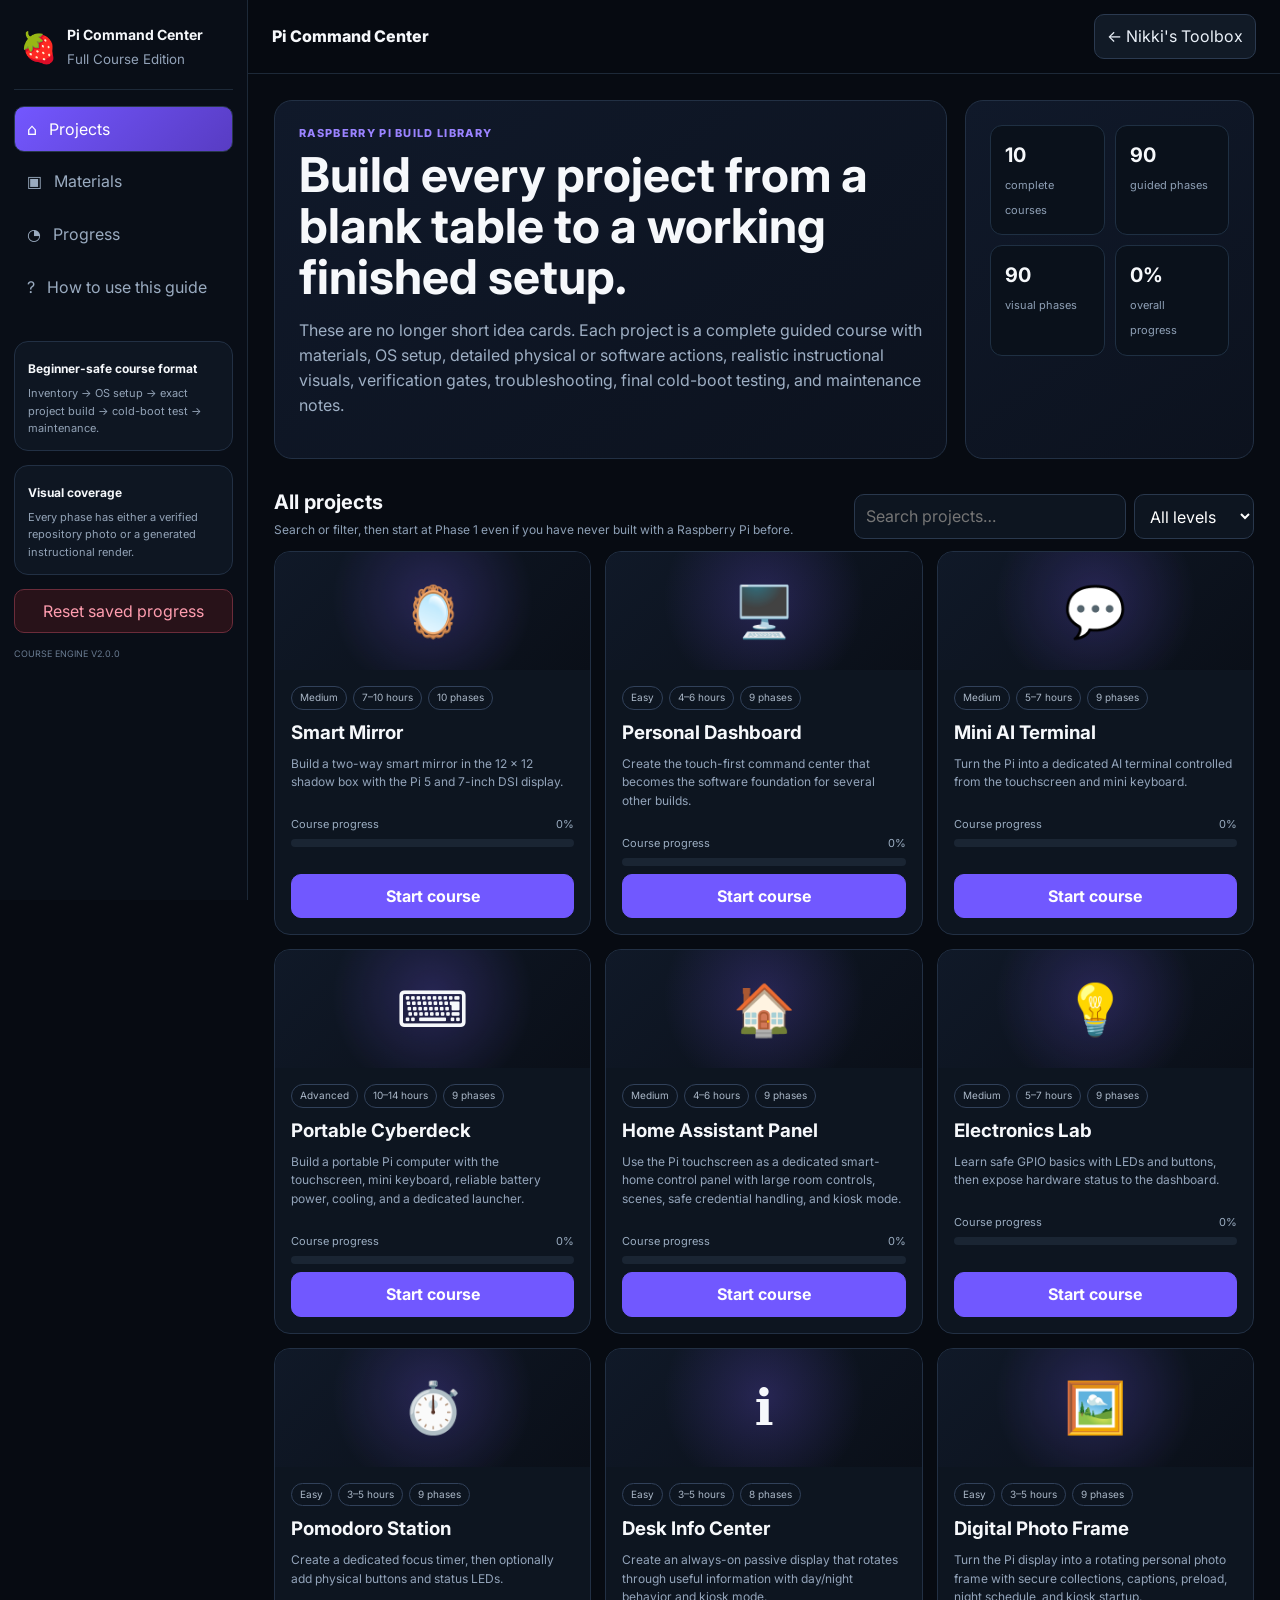
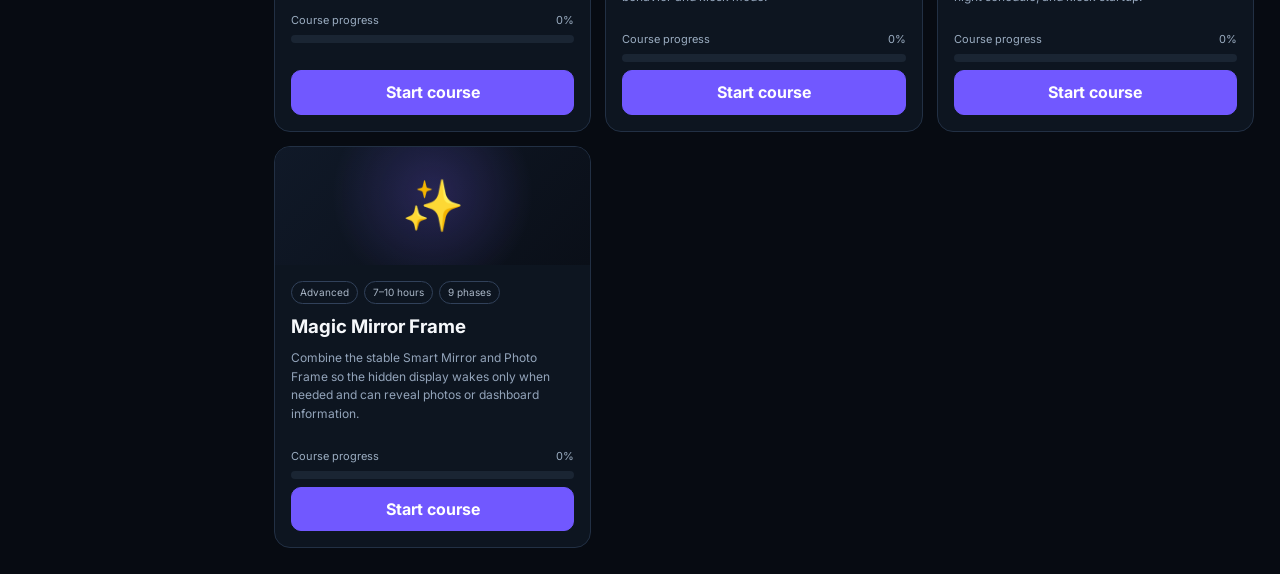
==== course-v2.html @ 17501978 "feat: add full-course Pi Command Center shell" ====
<!doctype html><html lang="en"><head><meta charset="utf-8"><meta name="viewport" content="width=device-width,initial-scale=1,viewport-fit=cover"><meta name="theme-color" content="#070b12"><title>Pi Command Center • Full Courses</title><link rel="preconnect" href="https://fonts.googleapis.com"><link rel="preconnect" href="https://fonts.gstatic.com" crossorigin><link href="https://fonts.googleapis.com/css2?family=Inter:wght@400;500;600;700;800&display=swap" rel="stylesheet"><link rel="stylesheet" href="/course-v2.css?v=2.0.0"></head><body><div class="mobile-overlay" id="overlay"></div><div class="app"><aside class="sidebar" id="sidebar"><div class="brand"><div class="brand-icon">🍓</div><div><strong>Pi Command Center</strong><small>Full Course Edition</small></div></div><nav class="nav"><button data-view="home" class="active">⌂ &nbsp; Projects</button><button data-view="inventory">▣ &nbsp; Materials</button><button data-view="progress">◔ &nbsp; Progress</button><button data-view="help">? &nbsp; How to use this guide</button></nav><div class="side-card"><strong>Beginner-safe course format</strong><p>Inventory → OS setup → exact project build → cold-boot test → maintenance.</p></div><div class="side-card"><strong>Visual coverage</strong><p>Every phase has either a verified repository photo or a generated instructional render.</p></div><button class="danger" id="resetProgress" style="width:100%;margin-top:14px">Reset saved progress</button><div class="release">COURSE ENGINE V2.0.0</div></aside><main class="main"><header class="topbar"><div style="display:flex;align-items:center;gap:10px"><button class="menu" id="menuBtn">☰</button><div class="top-title">Pi Command Center</div></div><div class="top-actions"><a class="ghost" href="https://toolbox-nine-eta.vercel.app" target="_blank" rel="noopener" style="text-decoration:none">← Nikki's Toolbox</a></div></header><div class="content"><section id="homeView" class="view active"><div class="hero"><section class="hero-copy"><div class="eyebrow">Raspberry Pi build library</div><h1>Build every project from a blank table to a working finished setup.</h1><p>These are no longer short idea cards. Each project is a complete guided course with materials, OS setup, detailed physical or software actions, realistic instructional visuals, verification gates, troubleshooting, final cold-boot testing, and maintenance notes.</p></section><aside class="hero-stats"><div class="stat-grid"><div class="stat"><b id="projectCount">10</b><span>complete courses</span></div><div class="stat"><b id="phaseCount">0</b><span>guided phases</span></div><div class="stat"><b id="visualCount">0</b><span>visual phases</span></div><div class="stat"><b id="overallPct">0%</b><span>overall progress</span></div></div></aside></div><div class="section-head"><div><h2>All projects</h2><p>Search or filter, then start at Phase 1 even if you have never built with a Raspberry Pi before.</p></div><div class="filters"><input id="search" type="search" placeholder="Search projects…" aria-label="Search projects"><select id="difficulty"><option value="all">All levels</option><option value="easy">Easy</option><option value="medium">Medium</option><option value="advanced">Advanced</option></select></div></div><div id="projectGrid" class="project-grid"></div></section><section id="courseView" class="view"></section><section id="inventoryView" class="view"></section><section id="progressView" class="view"></section><section id="helpView" class="view"></section></div></main></div><script src="/course-v2-data.js?v=2.0.0"></script><script src="/course-v2.js?v=2.0.0"></script></body></html>
---- course-v2.css ----
*{box-sizing:border-box}html{scroll-behavior:smooth}body{margin:0;background:#070b12;color:#f6f8fb;font-family:Inter,system-ui,-apple-system,BlinkMacSystemFont,"Segoe UI",sans-serif;line-height:1.55}button,input,select,textarea{font:inherit}button{cursor:pointer}.app{min-height:100vh;display:grid;grid-template-columns:248px minmax(0,1fr)}.sidebar{position:sticky;top:0;height:100vh;overflow:auto;background:#090e17;border-right:1px solid #1d2938;padding:18px 14px;z-index:20}.brand{display:flex;gap:10px;align-items:center;padding:6px 6px 18px;border-bottom:1px solid #1d2938}.brand-icon{font-size:30px}.brand strong{display:block;font-size:14px}.brand small{color:#91a1b7}.nav{display:grid;gap:6px;padding:16px 0}.nav button{border:1px solid transparent;background:transparent;color:#9aabc0;text-align:left;padding:10px 12px;border-radius:10px}.nav button:hover,.nav button.active{background:#151d2a;color:#fff;border-color:#28374b}.nav button.active{background:linear-gradient(135deg,#7357ff,#583cc3)}.side-card{background:#0e1622;border:1px solid #223044;border-radius:14px;padding:13px;margin-top:14px}.side-card strong{font-size:12px}.side-card p{font-size:11px;color:#93a3b7;margin:6px 0 0}.main{min-width:0}.topbar{display:flex;align-items:center;gap:12px;justify-content:space-between;padding:14px 24px;border-bottom:1px solid #1d2938;background:rgba(7,11,18,.94);backdrop-filter:blur(12px);position:sticky;top:0;z-index:12}.menu{display:none;background:#121b28;color:#fff;border:1px solid #2a394e;border-radius:10px;width:40px;height:40px}.top-title{font-weight:800}.top-actions{display:flex;gap:8px;align-items:center}.ghost,.primary,.danger{border-radius:10px;padding:9px 12px;border:1px solid #2b3a50;color:#eaf0f8;background:#111a26}.primary{border-color:#7158ff;background:#7158ff;color:white;font-weight:700}.danger{border-color:#6b2c3a;background:#281219;color:#ff9daf}.content{padding:26px;max-width:1500px;margin:0 auto}.hero{display:grid;grid-template-columns:minmax(0,1.4fr) minmax(260px,.6fr);gap:18px;align-items:stretch;margin-bottom:22px}.hero-copy,.hero-stats{border:1px solid #223044;border-radius:18px;background:linear-gradient(145deg,#10192a,#0c121e);padding:24px}.eyebrow{font-size:11px;text-transform:uppercase;letter-spacing:.12em;color:#9a83ff;font-weight:800}.hero h1{font-size:clamp(28px,4vw,48px);line-height:1.06;margin:8px 0 12px}.hero p{color:#9eafc4;max-width:760px}.stat-grid{display:grid;grid-template-columns:1fr 1fr;gap:10px}.stat{background:#0a111b;border:1px solid #1f3043;border-radius:12px;padding:14px}.stat b{display:block;font-size:20px}.stat span{font-size:11px;color:#8fa0b6}.section-head{display:flex;align-items:end;justify-content:space-between;gap:12px;margin:28px 0 12px}.section-head h2{margin:0;font-size:20px}.section-head p{margin:3px 0 0;color:#8ea0b6;font-size:12px}.filters{display:flex;gap:8px;flex-wrap:wrap}.filters input,.filters select{background:#0d1520;border:1px solid #29384d;color:#fff;border-radius:10px;padding:9px 11px;min-height:42px}.project-grid{display:grid;grid-template-columns:repeat(3,minmax(0,1fr));gap:14px}.project-card{background:#0d1520;border:1px solid #223044;border-radius:16px;overflow:hidden;display:flex;flex-direction:column;min-height:250px;transition:.2s transform,.2s border-color}.project-card:hover{transform:translateY(-2px);border-color:#5f4fc4}.project-visual{height:118px;display:grid;place-items:center;background:radial-gradient(circle at 50% 40%,rgba(126,95,255,.23),transparent 58%),linear-gradient(135deg,#101928,#0a0f18);font-size:50px}.project-body{padding:16px;display:flex;flex-direction:column;gap:8px;flex:1}.project-body h3{margin:0}.project-body p{color:#93a4ba;font-size:12px;margin:0}.meta{display:flex;gap:6px;flex-wrap:wrap}.pill{display:inline-flex;align-items:center;border-radius:99px;border:1px solid #31415a;padding:3px 8px;font-size:10px;color:#aab7c7}.project-body .primary{margin-top:auto;width:100%}.view{display:none}.view.active{display:block}.crumbs{font-size:11px;color:#8495aa;margin-bottom:14px}.course-head{display:grid;grid-template-columns:minmax(0,1.4fr) minmax(280px,.6fr);gap:16px;margin-bottom:16px}.panel{background:#0d1520;border:1px solid #223044;border-radius:16px;padding:18px}.course-title{display:flex;gap:14px;align-items:flex-start}.course-icon{font-size:44px}.course-title h1{margin:0 0 6px}.course-title p{margin:0;color:#94a5bb}.progress-wrap{margin-top:16px}.progress-row{display:flex;justify-content:space-between;font-size:11px;color:#9badc1;margin-bottom:6px}.bar{height:8px;border-radius:999px;background:#1a2533;overflow:hidden}.bar>span{display:block;height:100%;background:linear-gradient(90deg,#7658ff,#44cf9a)}.material-list,.phase-list{display:grid;gap:8px}.material,.phase-row{display:flex;gap:10px;align-items:flex-start;background:#0a111b;border:1px solid #1d2b3d;border-radius:11px;padding:10px}.material .check,.phase-row .num{width:28px;height:28px;flex:0 0 28px;border-radius:8px;display:grid;place-items:center;background:#172235;color:#a78fff;font-weight:800;font-size:11px}.material b,.phase-row b{font-size:12px}.material small,.phase-row small{display:block;color:#8798ae;font-size:10px}.phase-row{cursor:pointer}.phase-row:hover{border-color:#514594}.phase-row.done .num{background:#133127;color:#68e2ad}.phase-row.current{border-color:#7258ff}.course-grid{display:grid;grid-template-columns:minmax(0,1fr) 340px;gap:16px}.sticky{position:sticky;top:84px;align-self:start}.step-head{display:flex;align-items:flex-start;justify-content:space-between;gap:14px;margin-bottom:14px}.step-head h1{margin:3px 0 5px;font-size:clamp(24px,3vw,36px)}.step-head p{margin:0;color:#9aabc0}.step-kicker{font-size:10px;letter-spacing:.12em;text-transform:uppercase;color:#a78fff;font-weight:800}.visual-frame{position:relative;border:1px solid #29384c;border-radius:16px;overflow:hidden;background:#05080d;margin:16px 0}.visual-frame img,.visual-frame svg{width:100%;height:auto;display:block}.visual-caption{padding:10px 13px;background:#0c141f;color:#a6b3c3;font-size:11px;border-top:1px solid #213046}.visual-badge{position:absolute;top:10px;left:10px;border-radius:99px;padding:5px 8px;background:rgba(7,11,18,.84);border:1px solid #40506a;font-size:9px;font-weight:800;letter-spacing:.08em}.action-list{display:grid;gap:10px;counter-reset:action}.action{counter-increment:action;display:grid;grid-template-columns:34px minmax(0,1fr);gap:10px;padding:12px;border:1px solid #223044;border-radius:13px;background:#0a111b}.action:before{content:counter(action);width:30px;height:30px;border-radius:50%;display:grid;place-items:center;background:#1a2440;color:#b9aaff;font-weight:800;font-size:11px}.action b{font-size:13px}.action p{margin:4px 0 0;color:#93a4b9;font-size:12px}.verify{margin-top:14px;border:1px solid #24533f;background:#0a2018;border-radius:13px;padding:13px}.verify strong{color:#7ee7b5}.verify ul{margin:8px 0 0;padding-left:18px;color:#a9c9ba;font-size:12px}.warning{margin-top:12px;border:1px solid #6b5221;background:#211806;border-radius:13px;padding:12px;color:#efcf7e;font-size:12px}.trouble{display:grid;gap:8px}.trouble details{border:1px solid #25354a;border-radius:10px;background:#0a111b;padding:10px}.trouble summary{cursor:pointer;font-weight:700;font-size:12px}.trouble p{color:#9aabc0;font-size:11px;margin:7px 0 0}.command{background:#06090e;border:1px solid #243448;border-radius:12px;margin:10px 0;overflow:hidden}.command-head{display:flex;justify-content:space-between;align-items:center;padding:8px 10px;border-bottom:1px solid #202e40;font-size:10px;color:#9cacbf}.command pre{margin:0;padding:12px;overflow:auto;color:#7ce3b2;font:11px/1.65 ui-monospace,SFMono-Regular,Consolas,monospace}.copy{border:1px solid #35465e;background:#121b27;color:#d8e2ed;border-radius:8px;padding:5px 8px;font-size:9px}.step-nav{display:flex;justify-content:space-between;gap:10px;margin-top:18px}.step-nav button{min-height:44px}.checkline{display:flex;gap:8px;align-items:flex-start;padding:8px 0;border-bottom:1px solid #1e2b3b;font-size:11px}.checkline:last-child{border-bottom:0}.checkline input{accent-color:#7559ff;margin-top:3px}.notes{width:100%;min-height:100px;background:#080e16;border:1px solid #2a394e;color:#fff;border-radius:10px;padding:10px;resize:vertical}.photo-strip{display:flex;gap:8px;padding:10px;overflow:auto;background:#08101a;border-top:1px solid #213046}.photo-strip button{border:1px solid #2f4058;background:#111a25;color:#b9c5d4;border-radius:8px;padding:6px 9px;font-size:9px}.photo-strip button.active{border-color:#7659ff;color:#fff}.reset-note{font-size:10px;color:#7f91a7}.mobile-overlay{display:none}.empty{padding:44px;text-align:center;color:#8395aa;border:1px dashed #304057;border-radius:16px}.release{font-size:9px;color:#697b91;margin-top:14px}.safety-list{margin:0;padding-left:18px;color:#a7b6c8;font-size:11px}.safety-list li+li{margin-top:6px}@media(max-width:1100px){.project-grid{grid-template-columns:repeat(2,minmax(0,1fr))}.course-grid{grid-template-columns:1fr}.sticky{position:static}.course-head{grid-template-columns:1fr}.hero{grid-template-columns:1fr}}@media(max-width:760px){.app{grid-template-columns:1fr}.sidebar{position:fixed;left:-270px;width:260px;transition:.25s left;z-index:50}.sidebar.open{left:0}.mobile-overlay{display:none;position:fixed;inset:0;background:#0009;z-index:40}.mobile-overlay.show{display:block}.menu{display:inline-grid;place-items:center}.topbar{padding:11px 12px}.top-title{font-size:13px}.top-actions .ghost{display:none}.content{padding:16px 12px 78px}.project-grid{grid-template-columns:1fr}.hero-copy,.hero-stats{padding:18px}.section-head{align-items:flex-start;flex-direction:column}.filters{width:100%}.filters input,.filters select{flex:1;min-width:0}.course-title{align-items:center}.course-icon{font-size:34px}.step-head{flex-direction:column}.step-nav{position:sticky;bottom:8px;z-index:8;background:rgba(7,11,18,.92);padding:8px;border:1px solid #26364a;border-radius:14px;backdrop-filter:blur(10px)}.step-nav button{flex:1}.panel{padding:14px}.visual-caption{font-size:10px}.action{grid-template-columns:30px minmax(0,1fr);padding:10px}.action:before{width:26px;height:26px}.hero h1{font-size:32px}}
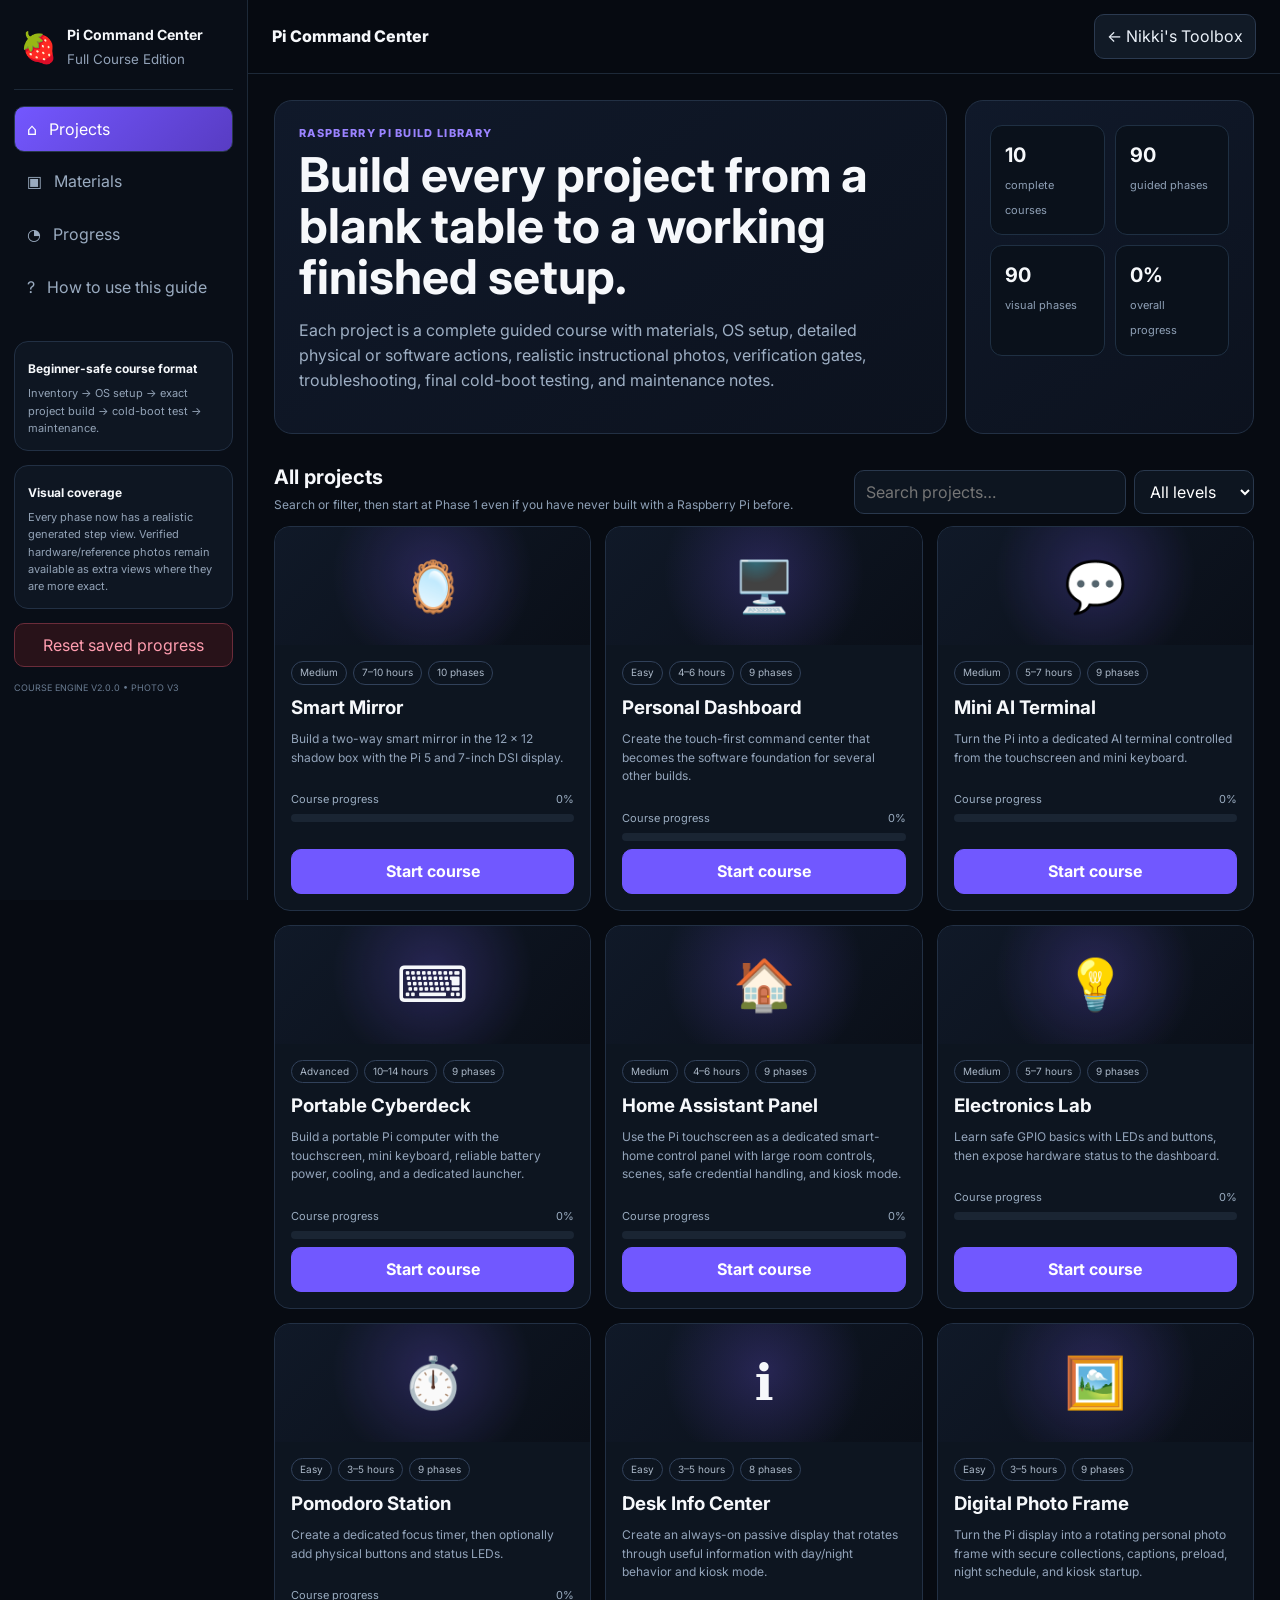
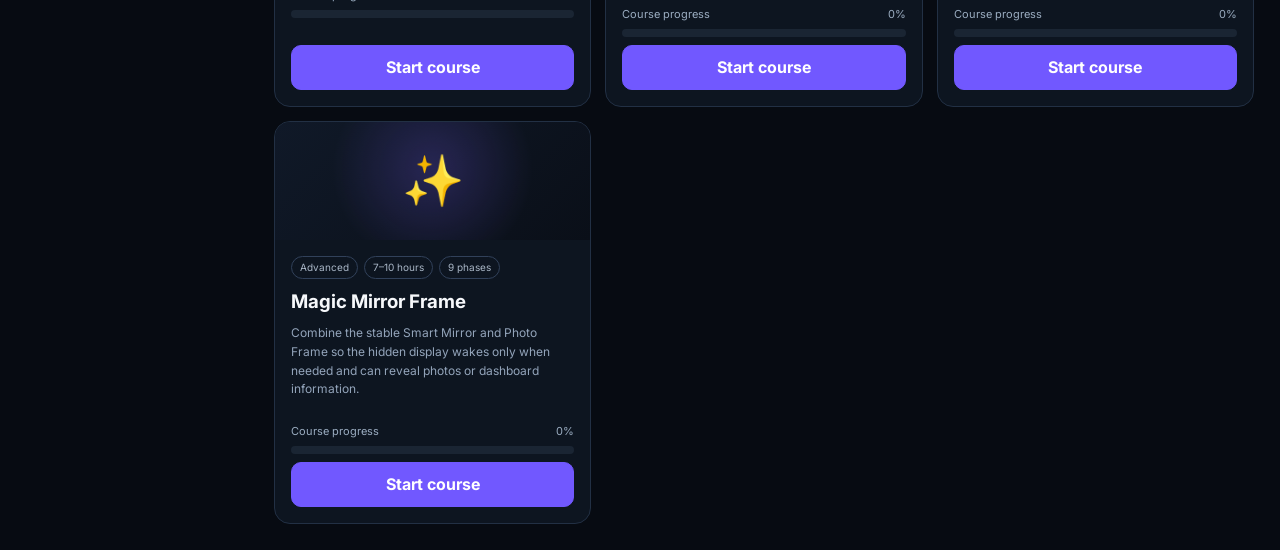
==== commit 41eddc02: "feat: bind Photo V3 coverage to all 90 phases" ====
--- a/course-v2.html
+++ b/course-v2.html
@@ -1 +1 @@
-<!doctype html><html lang="en"><head><meta charset="utf-8"><meta name="viewport" content="width=device-width,initial-scale=1,viewport-fit=cover"><meta name="theme-color" content="#070b12"><title>Pi Command Center • Full Courses</title><link rel="preconnect" href="https://fonts.googleapis.com"><link rel="preconnect" href="https://fonts.gstatic.com" crossorigin><link href="https://fonts.googleapis.com/css2?family=Inter:wght@400;500;600;700;800&display=swap" rel="stylesheet"><link rel="stylesheet" href="/course-v2.css?v=2.0.0"></head><body><div class="mobile-overlay" id="overlay"></div><div class="app"><aside class="sidebar" id="sidebar"><div class="brand"><div class="brand-icon">🍓</div><div><strong>Pi Command Center</strong><small>Full Course Edition</small></div></div><nav class="nav"><button data-view="home" class="active">⌂ &nbsp; Projects</button><button data-view="inventory">▣ &nbsp; Materials</button><button data-view="progress">◔ &nbsp; Progress</button><button data-view="help">? &nbsp; How to use this guide</button></nav><div class="side-card"><strong>Beginner-safe course format</strong><p>Inventory → OS setup → exact project build → cold-boot test → maintenance.</p></div><div class="side-card"><strong>Visual coverage</strong><p>Every phase has either a verified repository photo or a generated instructional render.</p></div><button class="danger" id="resetProgress" style="width:100%;margin-top:14px">Reset saved progress</button><div class="release">COURSE ENGINE V2.0.0</div></aside><main class="main"><header class="topbar"><div style="display:flex;align-items:center;gap:10px"><button class="menu" id="menuBtn">☰</button><div class="top-title">Pi Command Center</div></div><div class="top-actions"><a class="ghost" href="https://toolbox-nine-eta.vercel.app" target="_blank" rel="noopener" style="text-decoration:none">← Nikki's Toolbox</a></div></header><div class="content"><section id="homeView" class="view active"><div class="hero"><section class="hero-copy"><div class="eyebrow">Raspberry Pi build library</div><h1>Build every project from a blank table to a working finished setup.</h1><p>These are no longer short idea cards. Each project is a complete guided course with materials, OS setup, detailed physical or software actions, realistic instructional visuals, verification gates, troubleshooting, final cold-boot testing, and maintenance notes.</p></section><aside class="hero-stats"><div class="stat-grid"><div class="stat"><b id="projectCount">10</b><span>complete courses</span></div><div class="stat"><b id="phaseCount">0</b><span>guided phases</span></div><div class="stat"><b id="visualCount">0</b><span>visual phases</span></div><div class="stat"><b id="overallPct">0%</b><span>overall progress</span></div></div></aside></div><div class="section-head"><div><h2>All projects</h2><p>Search or filter, then start at Phase 1 even if you have never built with a Raspberry Pi before.</p></div><div class="filters"><input id="search" type="search" placeholder="Search projects…" aria-label="Search projects"><select id="difficulty"><option value="all">All levels</option><option value="easy">Easy</option><option value="medium">Medium</option><option value="advanced">Advanced</option></select></div></div><div id="projectGrid" class="project-grid"></div></section><section id="courseView" class="view"></section><section id="inventoryView" class="view"></section><section id="progressView" class="view"></section><section id="helpView" class="view"></section></div></main></div><script src="/course-v2-data.js?v=2.0.0"></script><script src="/course-v2.js?v=2.0.0"></script></body></html>+<!doctype html><html lang="en"><head><meta charset="utf-8"><meta name="viewport" content="width=device-width,initial-scale=1,viewport-fit=cover"><meta name="theme-color" content="#070b12"><meta name="apple-mobile-web-app-capable" content="yes"><meta name="apple-mobile-web-app-title" content="Pi Command"><link rel="manifest" href="/manifest.json"><title>Pi Command Center • Full Courses</title><link rel="preconnect" href="https://fonts.googleapis.com"><link rel="preconnect" href="https://fonts.gstatic.com" crossorigin><link href="https://fonts.googleapis.com/css2?family=Inter:wght@400;500;600;700;800&display=swap" rel="stylesheet"><link rel="stylesheet" href="/course-v2.css?v=2.0.0"></head><body><div class="mobile-overlay" id="overlay"></div><div class="app"><aside class="sidebar" id="sidebar"><div class="brand"><div class="brand-icon">🍓</div><div><strong>Pi Command Center</strong><small>Full Course Edition</small></div></div><nav class="nav"><button data-view="home" class="active">⌂ &nbsp; Projects</button><button data-view="inventory">▣ &nbsp; Materials</button><button data-view="progress">◔ &nbsp; Progress</button><button data-view="help">? &nbsp; How to use this guide</button></nav><div class="side-card"><strong>Beginner-safe course format</strong><p>Inventory → OS setup → exact project build → cold-boot test → maintenance.</p></div><div class="side-card"><strong>Visual coverage</strong><p>Every phase now has a realistic generated step view. Verified hardware/reference photos remain available as extra views where they are more exact.</p></div><button class="danger" id="resetProgress" style="width:100%;margin-top:14px">Reset saved progress</button><div class="release">COURSE ENGINE V2.0.0 • PHOTO V3</div></aside><main class="main"><header class="topbar"><div style="display:flex;align-items:center;gap:10px"><button class="menu" id="menuBtn">☰</button><div class="top-title">Pi Command Center</div></div><div class="top-actions"><a class="ghost" href="https://toolbox-nine-eta.vercel.app" target="_blank" rel="noopener" style="text-decoration:none">← Nikki's Toolbox</a></div></header><div class="content"><section id="homeView" class="view active"><div class="hero"><section class="hero-copy"><div class="eyebrow">Raspberry Pi build library</div><h1>Build every project from a blank table to a working finished setup.</h1><p>Each project is a complete guided course with materials, OS setup, detailed physical or software actions, realistic instructional photos, verification gates, troubleshooting, final cold-boot testing, and maintenance notes.</p></section><aside class="hero-stats"><div class="stat-grid"><div class="stat"><b id="projectCount">10</b><span>complete courses</span></div><div class="stat"><b id="phaseCount">0</b><span>guided phases</span></div><div class="stat"><b id="visualCount">0</b><span>visual phases</span></div><div class="stat"><b id="overallPct">0%</b><span>overall progress</span></div></div></aside></div><div class="section-head"><div><h2>All projects</h2><p>Search or filter, then start at Phase 1 even if you have never built with a Raspberry Pi before.</p></div><div class="filters"><input id="search" type="search" placeholder="Search projects…" aria-label="Search projects"><select id="difficulty"><option value="all">All levels</option><option value="easy">Easy</option><option value="medium">Medium</option><option value="advanced">Advanced</option></select></div></div><div id="projectGrid" class="project-grid"></div></section><section id="courseView" class="view"></section><section id="inventoryView" class="view"></section><section id="progressView" class="view"></section><section id="helpView" class="view"></section></div></main></div><script src="/course-v2-data.js?v=2.0.0"></script><script src="/course-v2-fixes.js?v=2.0.1"></script><script src="/photo-bind-v3.js?v=3.0.0"></script><script src="/course-v2.js?v=2.0.0"></script><script src="/photo-runtime-v3.js?v=3.0.0"></script><script>if('serviceWorker'in navigator){window.addEventListener('load',()=>navigator.serviceWorker.register('/sw.js').catch(()=>{}));}</script></body></html>
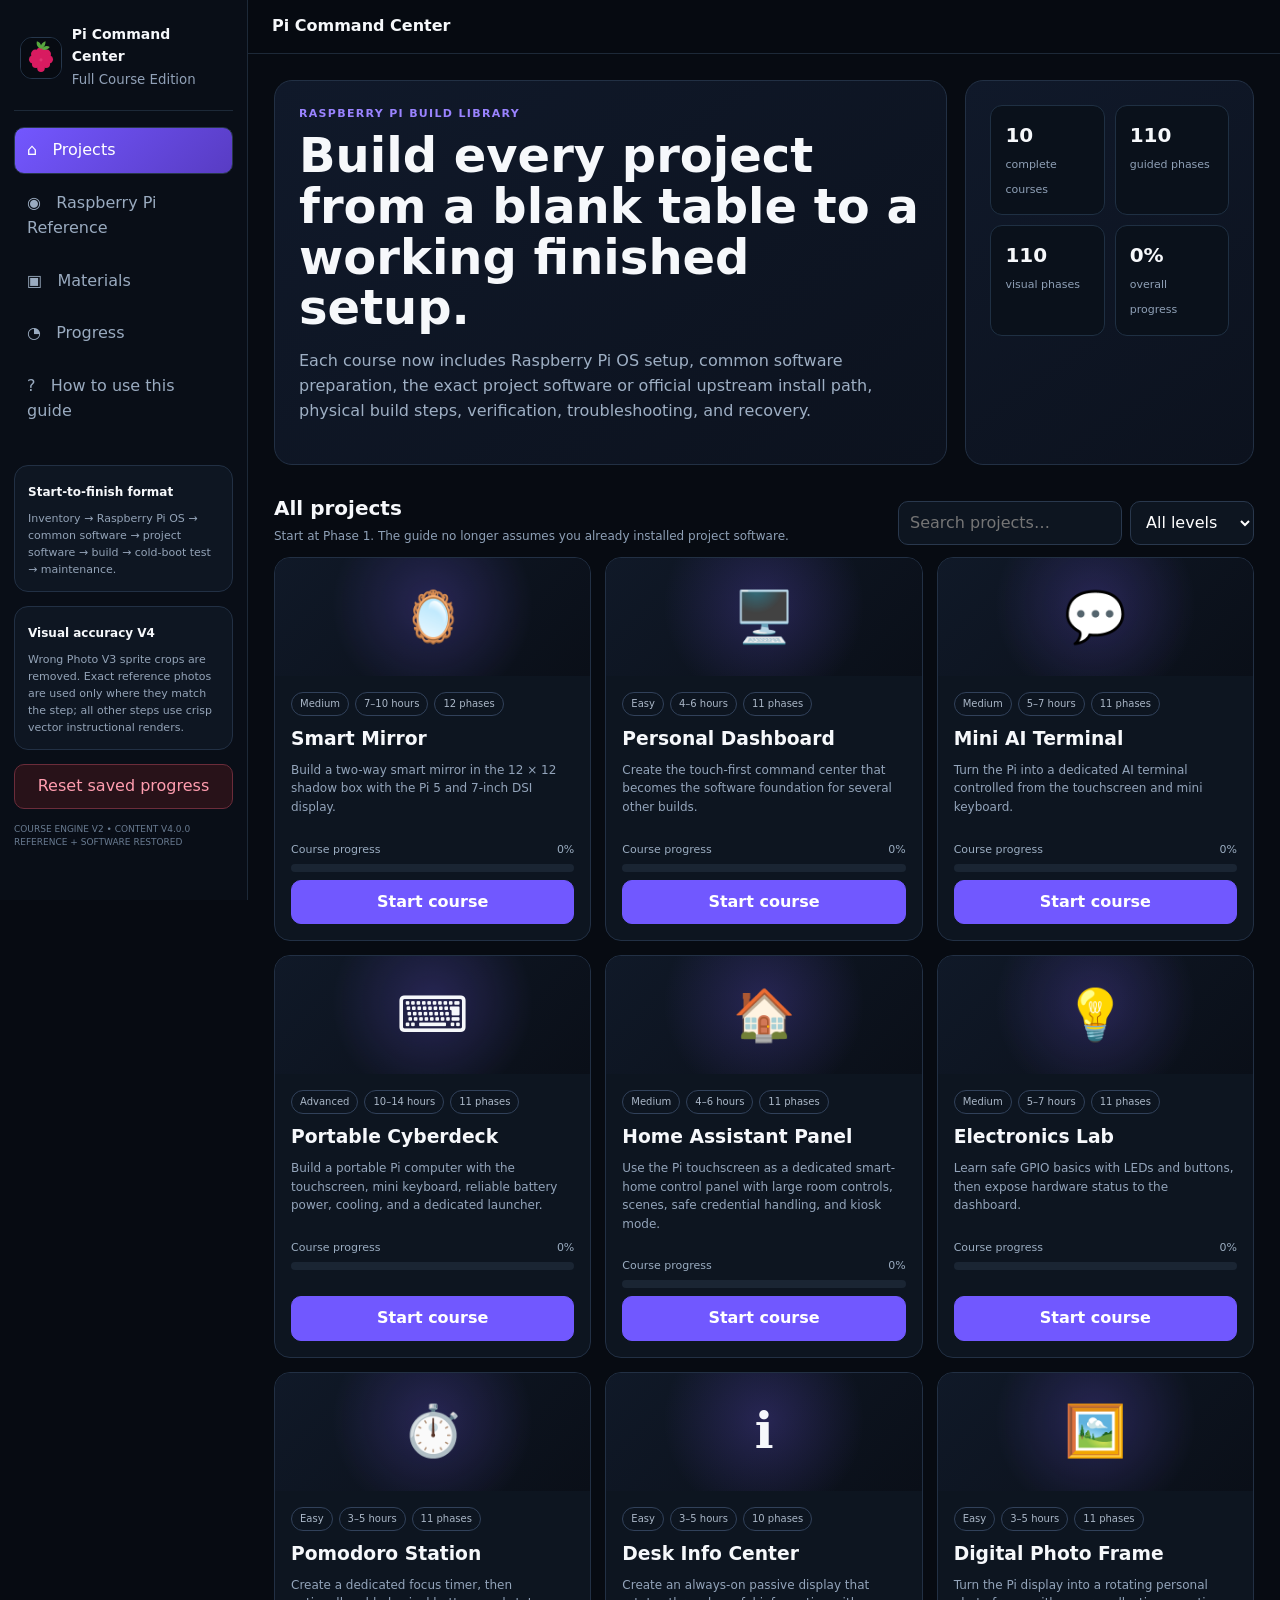
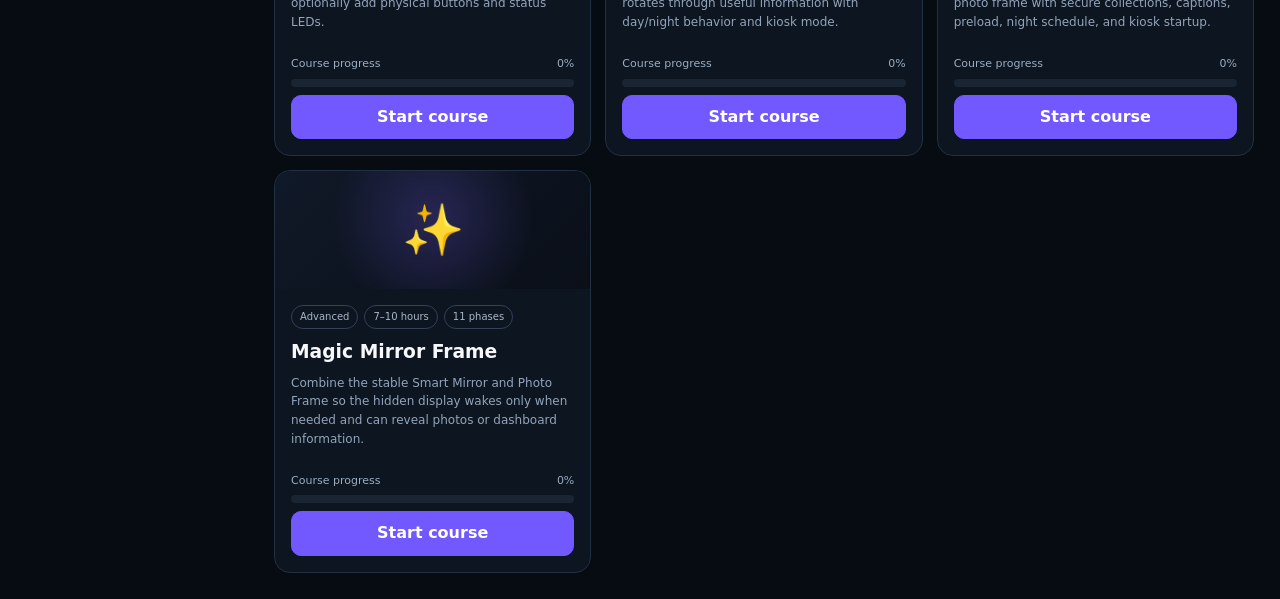
==== commit bb09eb9e: "Restore Raspberry Pi references and complete project software setup" ====
--- a/course-v2.html
+++ b/course-v2.html
@@ -1 +1 @@
-<!doctype html><html lang="en"><head><meta charset="utf-8"><meta name="viewport" content="width=device-width,initial-scale=1,viewport-fit=cover"><meta name="theme-color" content="#070b12"><meta name="apple-mobile-web-app-capable" content="yes"><meta name="apple-mobile-web-app-title" content="Pi Command"><link rel="manifest" href="/manifest.json"><title>Pi Command Center • Full Courses</title><link rel="preconnect" href="https://fonts.googleapis.com"><link rel="preconnect" href="https://fonts.gstatic.com" crossorigin><link href="https://fonts.googleapis.com/css2?family=Inter:wght@400;500;600;700;800&display=swap" rel="stylesheet"><link rel="stylesheet" href="/course-v2.css?v=2.0.0"></head><body><div class="mobile-overlay" id="overlay"></div><div class="app"><aside class="sidebar" id="sidebar"><div class="brand"><div class="brand-icon">🍓</div><div><strong>Pi Command Center</strong><small>Full Course Edition</small></div></div><nav class="nav"><button data-view="home" class="active">⌂ &nbsp; Projects</button><button data-view="inventory">▣ &nbsp; Materials</button><button data-view="progress">◔ &nbsp; Progress</button><button data-view="help">? &nbsp; How to use this guide</button></nav><div class="side-card"><strong>Beginner-safe course format</strong><p>Inventory → OS setup → exact project build → cold-boot test → maintenance.</p></div><div class="side-card"><strong>Visual coverage</strong><p>Every phase now has a realistic generated step view. Verified hardware/reference photos remain available as extra views where they are more exact.</p></div><button class="danger" id="resetProgress" style="width:100%;margin-top:14px">Reset saved progress</button><div class="release">COURSE ENGINE V2.0.0 • PHOTO V3</div></aside><main class="main"><header class="topbar"><div style="display:flex;align-items:center;gap:10px"><button class="menu" id="menuBtn">☰</button><div class="top-title">Pi Command Center</div></div><div class="top-actions"><a class="ghost" href="https://toolbox-nine-eta.vercel.app" target="_blank" rel="noopener" style="text-decoration:none">← Nikki's Toolbox</a></div></header><div class="content"><section id="homeView" class="view active"><div class="hero"><section class="hero-copy"><div class="eyebrow">Raspberry Pi build library</div><h1>Build every project from a blank table to a working finished setup.</h1><p>Each project is a complete guided course with materials, OS setup, detailed physical or software actions, realistic instructional photos, verification gates, troubleshooting, final cold-boot testing, and maintenance notes.</p></section><aside class="hero-stats"><div class="stat-grid"><div class="stat"><b id="projectCount">10</b><span>complete courses</span></div><div class="stat"><b id="phaseCount">0</b><span>guided phases</span></div><div class="stat"><b id="visualCount">0</b><span>visual phases</span></div><div class="stat"><b id="overallPct">0%</b><span>overall progress</span></div></div></aside></div><div class="section-head"><div><h2>All projects</h2><p>Search or filter, then start at Phase 1 even if you have never built with a Raspberry Pi before.</p></div><div class="filters"><input id="search" type="search" placeholder="Search projects…" aria-label="Search projects"><select id="difficulty"><option value="all">All levels</option><option value="easy">Easy</option><option value="medium">Medium</option><option value="advanced">Advanced</option></select></div></div><div id="projectGrid" class="project-grid"></div></section><section id="courseView" class="view"></section><section id="inventoryView" class="view"></section><section id="progressView" class="view"></section><section id="helpView" class="view"></section></div></main></div><script src="/course-v2-data.js?v=2.0.0"></script><script src="/course-v2-fixes.js?v=2.0.1"></script><script src="/photo-bind-v3.js?v=3.0.0"></script><script src="/course-v2.js?v=2.0.0"></script><script src="/photo-runtime-v3.js?v=3.0.0"></script><script>if('serviceWorker'in navigator){window.addEventListener('load',()=>navigator.serviceWorker.register('/sw.js').catch(()=>{}));}</script></body></html>+<!doctype html><html lang="en"><head><meta charset="utf-8"><meta name="viewport" content="width=device-width,initial-scale=1,viewport-fit=cover"><meta name="theme-color" content="#070b12"><meta name="apple-mobile-web-app-capable" content="yes"><meta name="apple-mobile-web-app-title" content="Pi Command"><link rel="manifest" href="/manifest.json"><title>Pi Command Center • Full Courses</title><link rel="stylesheet" href="/course-v2.css?v=2.0.0"><link rel="stylesheet" href="/course-v4.css?v=4.0.0"></head><body><div class="mobile-overlay" id="overlay"></div><div class="app"><aside class="sidebar" id="sidebar"><div class="brand"><div class="brand-icon"><img src="/assets/reference/raspberry-mark.svg" alt="Raspberry"></div><div><strong>Pi Command Center</strong><small>Full Course Edition</small></div></div><nav class="nav"><button data-view="home" class="active">⌂ &nbsp; Projects</button><button data-view="reference">◉ &nbsp; Raspberry Pi Reference</button><button data-view="inventory">▣ &nbsp; Materials</button><button data-view="progress">◔ &nbsp; Progress</button><button data-view="help">? &nbsp; How to use this guide</button></nav><div class="side-card"><strong>Start-to-finish format</strong><p>Inventory → Raspberry Pi OS → common software → project software → build → cold-boot test → maintenance.</p></div><div class="side-card"><strong>Visual accuracy V4</strong><p>Wrong Photo V3 sprite crops are removed. Exact reference photos are used only where they match the step; all other steps use crisp vector instructional renders.</p></div><button class="danger" id="resetProgress" style="width:100%;margin-top:14px">Reset saved progress</button><div class="release">COURSE ENGINE V2 • CONTENT V4.0.0<br>REFERENCE + SOFTWARE RESTORED</div></aside><main class="main"><header class="topbar"><div style="display:flex;align-items:center;gap:10px"><button class="menu" id="menuBtn">☰</button><div class="top-title">Pi Command Center</div></div></header><div class="content"><section id="homeView" class="view active"><div class="hero"><section class="hero-copy"><div class="eyebrow">Raspberry Pi build library</div><h1>Build every project from a blank table to a working finished setup.</h1><p>Each course now includes Raspberry Pi OS setup, common software preparation, the exact project software or official upstream install path, physical build steps, verification, troubleshooting, and recovery.</p></section><aside class="hero-stats"><div class="stat-grid"><div class="stat"><b id="projectCount">10</b><span>complete courses</span></div><div class="stat"><b id="phaseCount">0</b><span>guided phases</span></div><div class="stat"><b id="visualCount">0</b><span>visual phases</span></div><div class="stat"><b id="overallPct">0%</b><span>overall progress</span></div></div></aside></div><div class="section-head"><div><h2>All projects</h2><p>Start at Phase 1. The guide no longer assumes you already installed project software.</p></div><div class="filters"><input id="search" type="search" placeholder="Search projects…" aria-label="Search projects"><select id="difficulty"><option value="all">All levels</option><option value="easy">Easy</option><option value="medium">Medium</option><option value="advanced">Advanced</option></select></div></div><div id="projectGrid" class="project-grid"></div></section><section id="referenceView" class="view"><div class="reference-card"><div class="eyebrow">Raspberry Pi Reference</div><h1>Hardware, OS, software, and recovery reference</h1><p>Use the main root page for the complete reference cards, GPIO map, official links, and software map.</p><div class="official-links"><a href="/">Open full reference</a></div></section><section id="courseView" class="view"></section><section id="inventoryView" class="view"></section><section id="progressView" class="view"></section><section id="helpView" class="view"></section></div></main></div><script src="/course-v2-data.js?v=2.0.0"></script><script src="/course-v2-fixes.js?v=2.0.1"></script><script src="/course-v4-enhancements.js?v=4.0.0"></script><script src="/course-v2.js?v=2.0.0"></script><script>if('serviceWorker'in navigator){window.addEventListener('load',()=>navigator.serviceWorker.register('/sw.js').catch(()=>{}));}</script></body></html>
--- a/course-v4.css
+++ b/course-v4.css
@@ -0,0 +1 @@
+.brand-icon{display:grid;place-items:center;width:42px;height:42px;border-radius:12px;overflow:hidden;background:#070b12;border:1px solid #26374c}.brand-icon img{width:100%;height:100%;display:block}.reference-hero{display:grid;grid-template-columns:1.35fr .65fr;gap:16px;margin-bottom:20px}.reference-grid{display:grid;grid-template-columns:repeat(2,minmax(0,1fr));gap:16px}.reference-card{background:#0d1520;border:1px solid #27364a;border-radius:18px;padding:20px;min-width:0}.reference-card h3{margin:0 0 8px}.reference-card p,.reference-card li{color:#9eafc4;line-height:1.55}.reference-card img{display:block;width:100%;height:auto;border-radius:14px;border:1px solid #31445c;background:#08111a;margin:14px 0}.reference-card code{background:#08111a;border:1px solid #27364a;border-radius:6px;padding:2px 6px;color:#c5d7eb}.reference-card .official-links{display:flex;flex-wrap:wrap;gap:9px;margin-top:12px}.reference-card .official-links a{display:inline-flex;padding:9px 12px;border-radius:10px;border:1px solid #344a65;background:#101c2a;color:#dbeafe;text-decoration:none;font-weight:700}.reference-card .official-links a:hover{border-color:#7c5cff}.pin-table{width:100%;border-collapse:collapse;font-size:.86rem}.pin-table th,.pin-table td{padding:8px 7px;border-bottom:1px solid #26374c;text-align:left}.pin-table th{color:#fff}.pin-table td{color:#b8c8da}.pin-power{color:#fca5a5!important;font-weight:700}.pin-ground{color:#d1d5db!important;font-weight:700}.software-table{width:100%;border-collapse:collapse}.software-table th,.software-table td{padding:10px;border-bottom:1px solid #26374c;vertical-align:top;text-align:left}.software-table th{color:#f8fafc}.software-table td{color:#afc0d3}.software-table code{white-space:nowrap}.reference-callout{padding:14px 16px;border-radius:12px;background:#0a2130;border:1px solid #1e506c;color:#c8e9ff}.visual-frame img{image-rendering:auto;object-fit:contain;max-height:620px;background:#05080d}.visual-badge{letter-spacing:.06em}.release{line-height:1.45}.software-path{font-family:ui-monospace,SFMono-Regular,Menlo,monospace;color:#c4b5fd}@media(max-width:900px){.reference-hero,.reference-grid{grid-template-columns:1fr}}@media(max-width:600px){.reference-card{padding:15px}.pin-table{font-size:.76rem}.pin-table th,.pin-table td{padding:7px 4px}.software-table{font-size:.82rem}.official-links a{width:100%;justify-content:center}}
